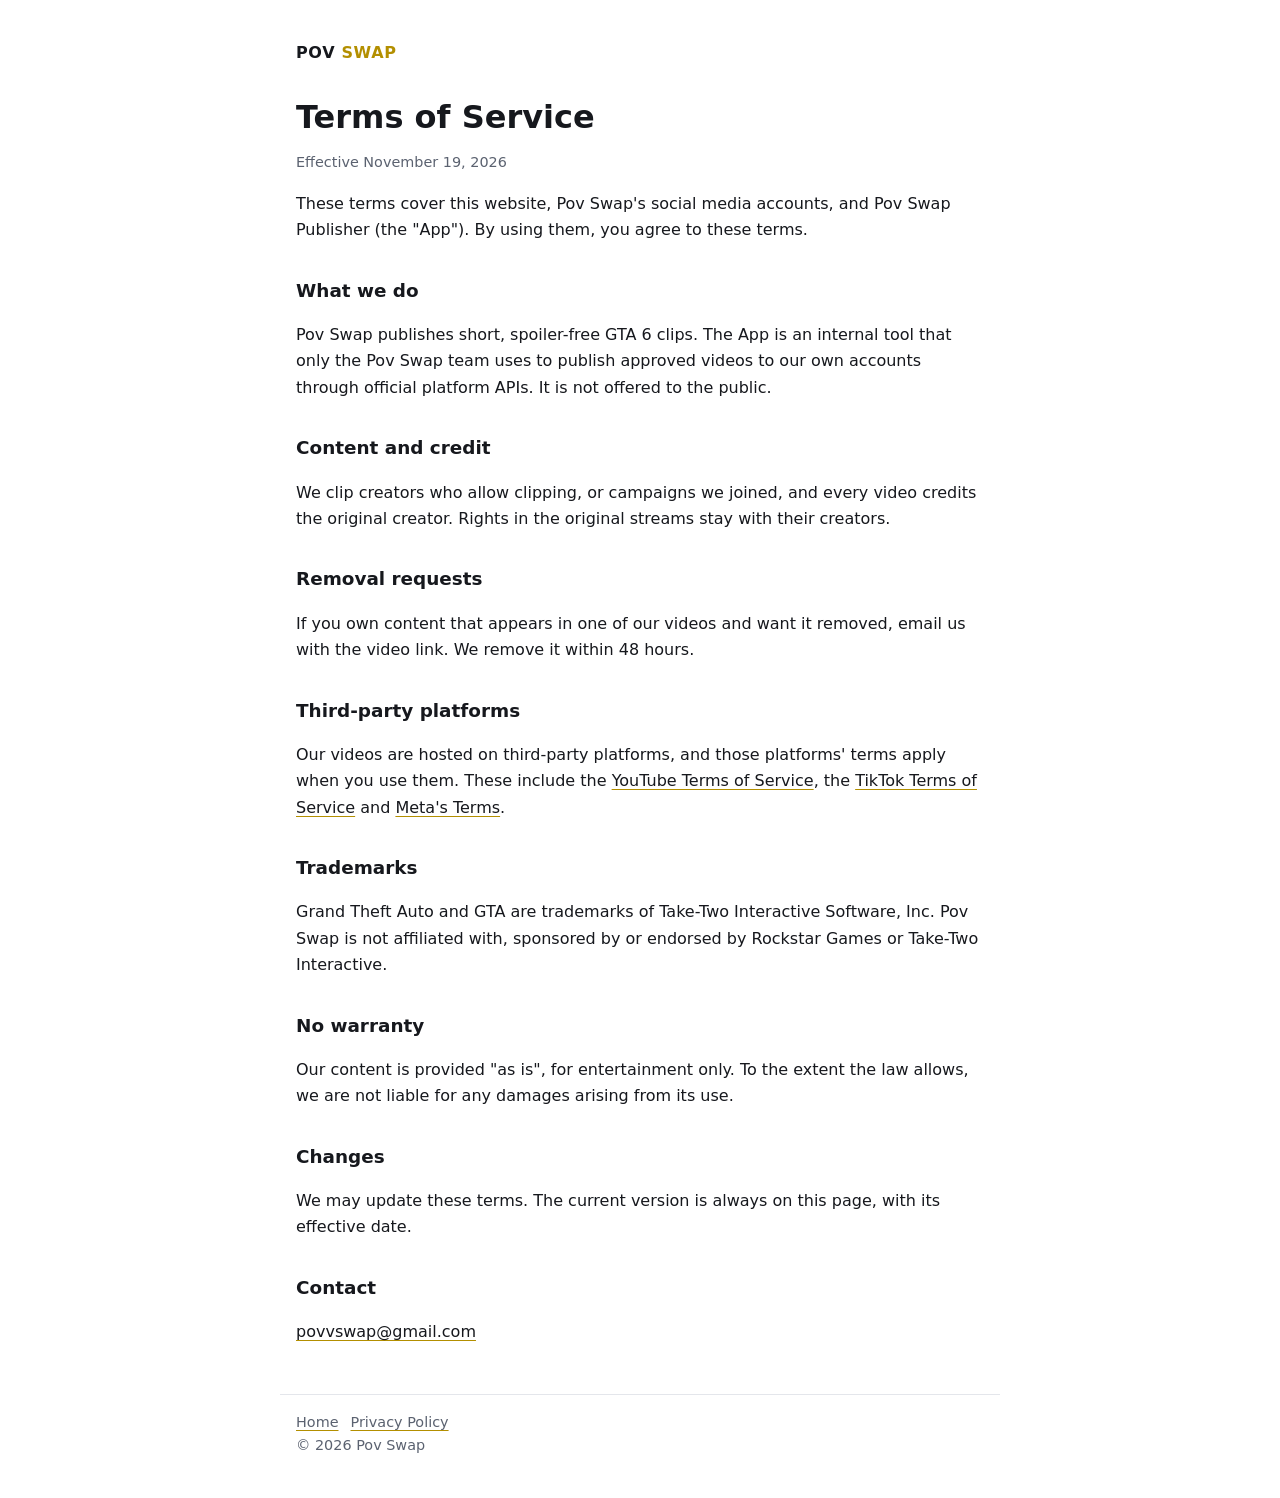
==== terms.html @ 0689a06f "Pov Swap site: home, privacy policy, terms Co-Authored-By: Claude Opus 5.5 <noreply@anthropic.com>" ====
<!doctype html>
<html lang="en">
<head>
<meta charset="utf-8">
<meta name="viewport" content="width=device-width, initial-scale=1">
<title>Terms of Service</title>
<meta name="description" content="Terms of Service for Pov Swap and the Pov Swap Publisher app.">
<link rel="stylesheet" href="style.css">
</head>
<body>
<header><a class="brand" href="./">Pov <span>Swap</span></a></header>
<main>
  <h1>Terms of Service</h1>
  <p class="meta">Effective November 19, 2026</p>

  <p>These terms cover this website, Pov Swap's social media accounts, and Pov Swap Publisher (the "App"). By using them, you agree to these terms.</p>

  <h2>What we do</h2>
  <p>Pov Swap publishes short, spoiler-free GTA 6 clips. The App is an internal tool that only the Pov Swap team uses to publish approved videos to our own accounts through official platform APIs. It is not offered to the public.</p>

  <h2>Content and credit</h2>
  <p>We clip creators who allow clipping, or campaigns we joined, and every video credits the original creator. Rights in the original streams stay with their creators.</p>

  <h2>Removal requests</h2>
  <p>If you own content that appears in one of our videos and want it removed, email us with the video link. We remove it within 48 hours.</p>

  <h2>Third-party platforms</h2>
  <p>Our videos are hosted on third-party platforms, and those platforms' terms apply when you use them. These include the <a href="https://www.youtube.com/t/terms">YouTube Terms of Service</a>, the <a href="https://www.tiktok.com/legal/terms-of-service">TikTok Terms of Service</a> and <a href="https://www.facebook.com/terms.php">Meta's Terms</a>.</p>

  <h2>Trademarks</h2>
  <p>Grand Theft Auto and GTA are trademarks of Take-Two Interactive Software, Inc. Pov Swap is not affiliated with, sponsored by or endorsed by Rockstar Games or Take-Two Interactive.</p>

  <h2>No warranty</h2>
  <p>Our content is provided "as is", for entertainment only. To the extent the law allows, we are not liable for any damages arising from its use.</p>

  <h2>Changes</h2>
  <p>We may update these terms. The current version is always on this page, with its effective date.</p>

  <h2>Contact</h2>
  <p><a href="mailto:povvswap@gmail.com">povvswap@gmail.com</a></p>
</main>
<footer>
  <a href="./">Home</a><a href="privacy.html">Privacy Policy</a>
  <div>© 2026 Pov Swap</div>
</footer>
</body>
</html>
---- style.css ----
:root {
  --bg: #ffffff;
  --fg: #16181d;
  --muted: #5b6270;
  --line: #e4e6eb;
  --accent: #b38f00;
  --chip: #f4f5f7;
}
@media (prefers-color-scheme: dark) {
  :root {
    --bg: #111317;
    --fg: #eceef2;
    --muted: #a2a9b6;
    --line: #262a31;
    --accent: #ffd400;
    --chip: #1b1e24;
  }
}
* { box-sizing: border-box; }
html { -webkit-text-size-adjust: 100%; }
body {
  margin: 0;
  background: var(--bg);
  color: var(--fg);
  font: 16px/1.65 system-ui, -apple-system, "Segoe UI", Roboto, Helvetica, Arial, sans-serif;
}
main, header, footer { max-width: 720px; margin: 0 auto; padding: 0 16px; }
header { padding-top: 40px; padding-bottom: 8px; }
.brand { font-weight: 800; letter-spacing: .04em; text-transform: uppercase; color: var(--fg); text-decoration: none; }
.brand span { color: var(--accent); }
h1 { font-size: 2rem; line-height: 1.2; margin: 24px 0 8px; }
h2 { font-size: 1.15rem; margin: 32px 0 8px; }
p, li { color: var(--fg); }
.lead { font-size: 1.1rem; color: var(--muted); margin-top: 0; }
.meta { color: var(--muted); font-size: .9rem; }
a { color: inherit; text-decoration-color: var(--accent); text-underline-offset: 3px; }
ul { padding-left: 1.2rem; }
.links { display: flex; flex-wrap: wrap; gap: 8px; list-style: none; padding: 0; }
.links a { display: inline-block; padding: 6px 12px; border: 1px solid var(--line); border-radius: 999px; background: var(--chip); text-decoration: none; }
footer { border-top: 1px solid var(--line); margin-top: 48px; padding-top: 16px; padding-bottom: 40px; color: var(--muted); font-size: .9rem; }
footer a { margin-right: 12px; }
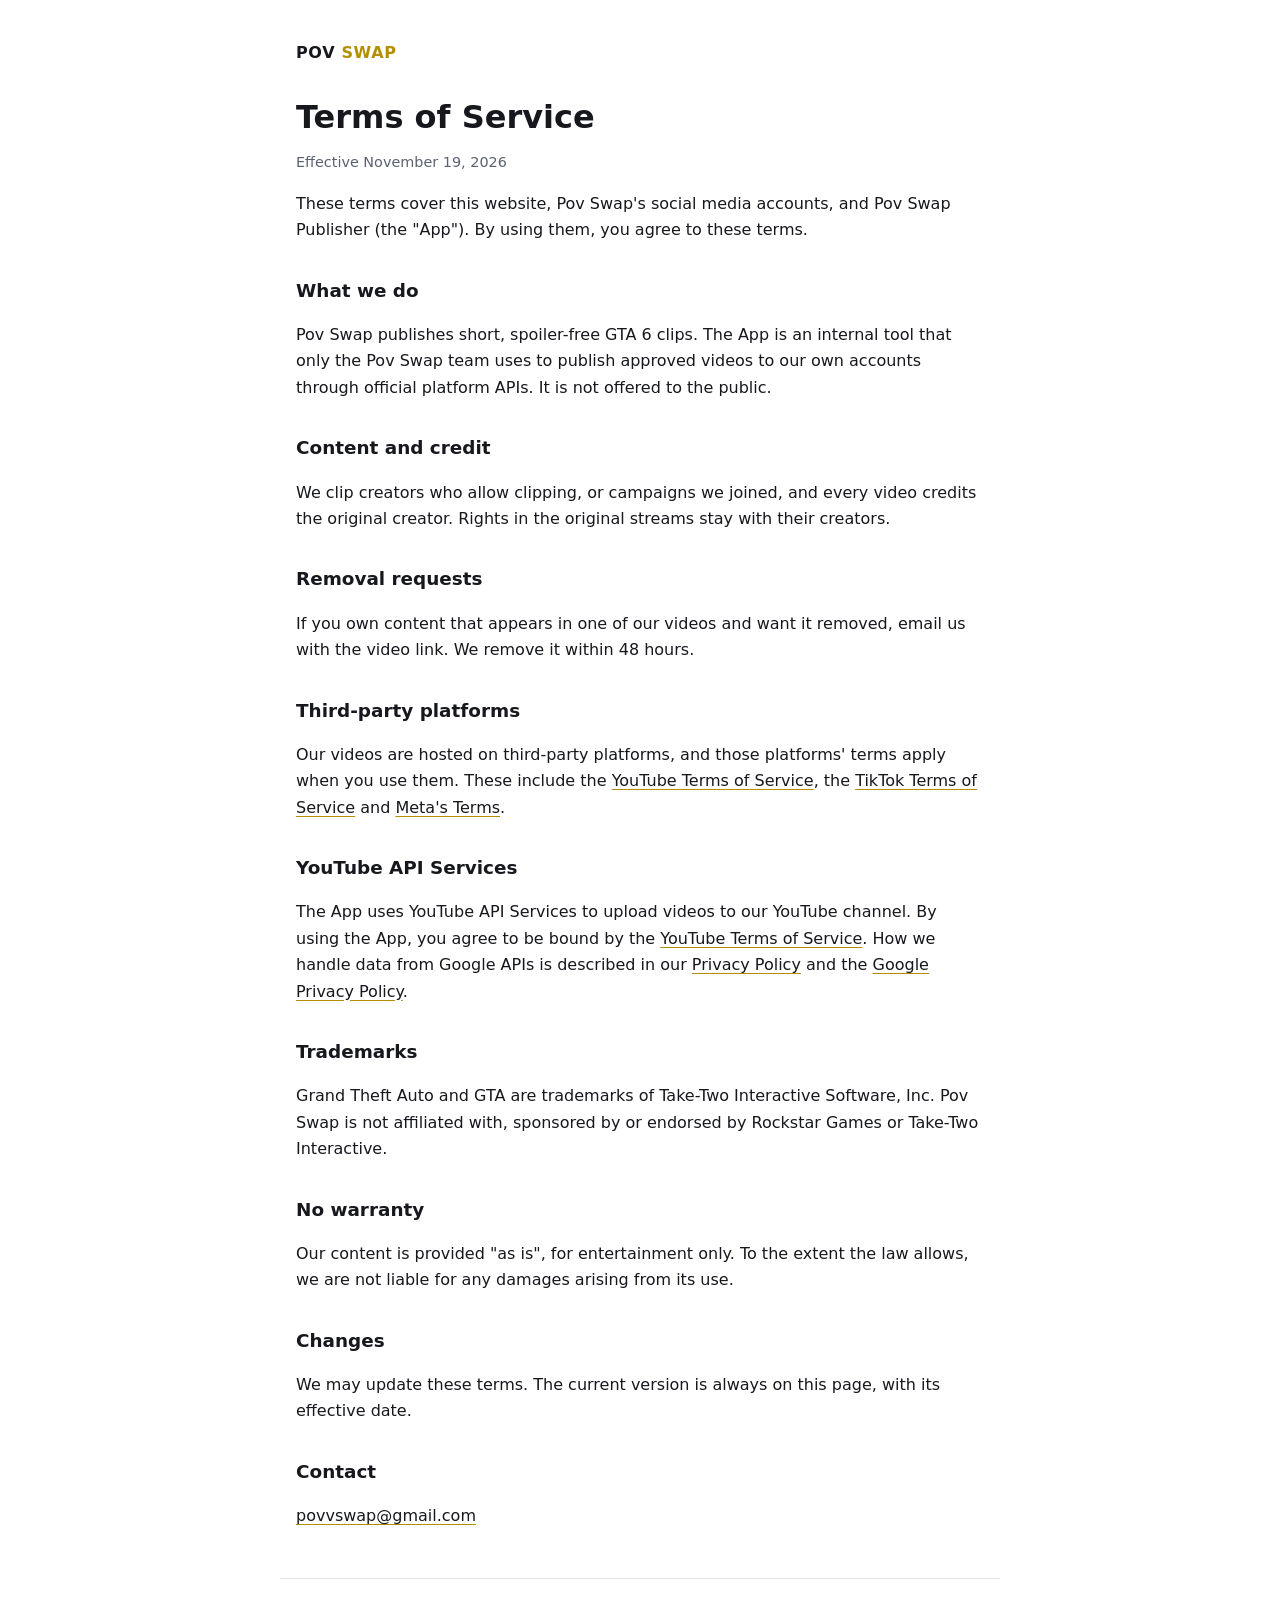
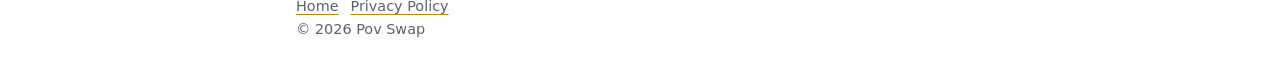
==== commit 8dcaba43: "Add YouTube API Services notice and header links to policies Co-Authored-By: Claude Opus 5.5 <norepl" ====
--- a/terms.html
+++ b/terms.html
@@ -27,6 +27,9 @@
   <h2>Third-party platforms</h2>
   <p>Our videos are hosted on third-party platforms, and those platforms' terms apply when you use them. These include the <a href="https://www.youtube.com/t/terms">YouTube Terms of Service</a>, the <a href="https://www.tiktok.com/legal/terms-of-service">TikTok Terms of Service</a> and <a href="https://www.facebook.com/terms.php">Meta's Terms</a>.</p>
 
+  <h2>YouTube API Services</h2>
+  <p>The App uses YouTube API Services to upload videos to our YouTube channel. By using the App, you agree to be bound by the <a href="https://www.youtube.com/t/terms">YouTube Terms of Service</a>. How we handle data from Google APIs is described in our <a href="privacy.html">Privacy Policy</a> and the <a href="https://policies.google.com/privacy">Google Privacy Policy</a>.</p>
+
   <h2>Trademarks</h2>
   <p>Grand Theft Auto and GTA are trademarks of Take-Two Interactive Software, Inc. Pov Swap is not affiliated with, sponsored by or endorsed by Rockstar Games or Take-Two Interactive.</p>
 
--- a/style.css
+++ b/style.css
@@ -25,7 +25,9 @@
   font: 16px/1.65 system-ui, -apple-system, "Segoe UI", Roboto, Helvetica, Arial, sans-serif;
 }
 main, header, footer { max-width: 720px; margin: 0 auto; padding: 0 16px; }
-header { padding-top: 40px; padding-bottom: 8px; }
+header { padding-top: 40px; padding-bottom: 8px; display: flex; flex-wrap: wrap; align-items: baseline; justify-content: space-between; gap: 8px 16px; }
+header nav { display: flex; gap: 16px; font-size: .95rem; }
+header nav a { color: var(--muted); }
 .brand { font-weight: 800; letter-spacing: .04em; text-transform: uppercase; color: var(--fg); text-decoration: none; }
 .brand span { color: var(--accent); }
 h1 { font-size: 2rem; line-height: 1.2; margin: 24px 0 8px; }
